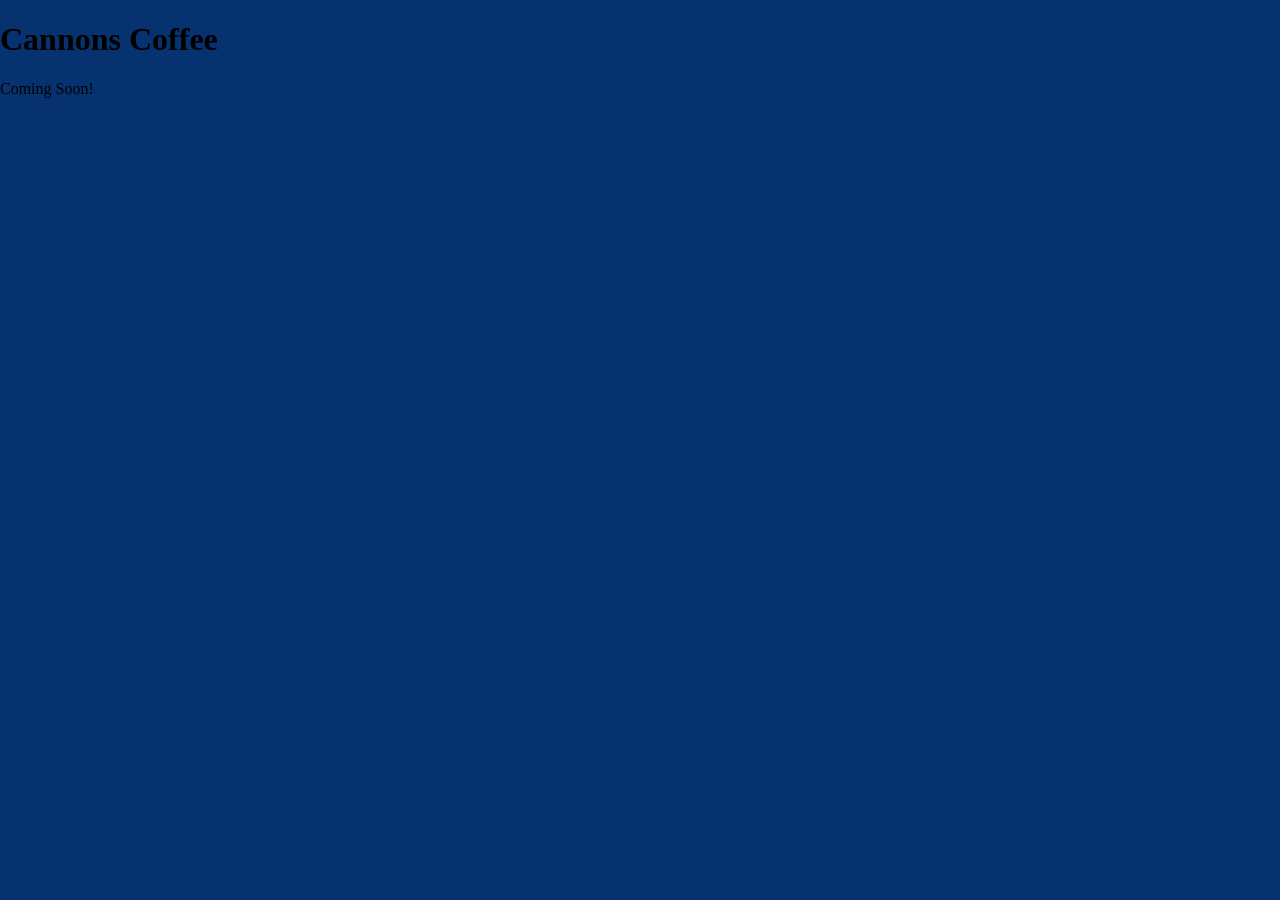
==== index.html @ 4fd1fb85 "cannons coffee" ====
<!DOCTYPE html>
<html lang="en">

<head>
    <meta charset="UTF-8">
    <meta name="viewport" content="width=device-width, initial-scale=1.0">
    <title>Cannon Cofee</title>
    <link rel="stylesheet" href="css/styles.css">
</head>

<body>
    <header>
        <h1>Cannons Coffee</h1>
    </header>
    <main>
        <p>Coming Soon!</p>
    </main>
    <footer>
    </footer>
</body>

</html>
---- css/styles.css ----
/* BASIC FORMATTING */
html {
  box-sizing: border-box;
}
*,
*:before,
*:after {
  box-sizing: inherit;
}

body {
  color: black;
  background-color: #063270;
  margin: 0;
  padding: 0;
}
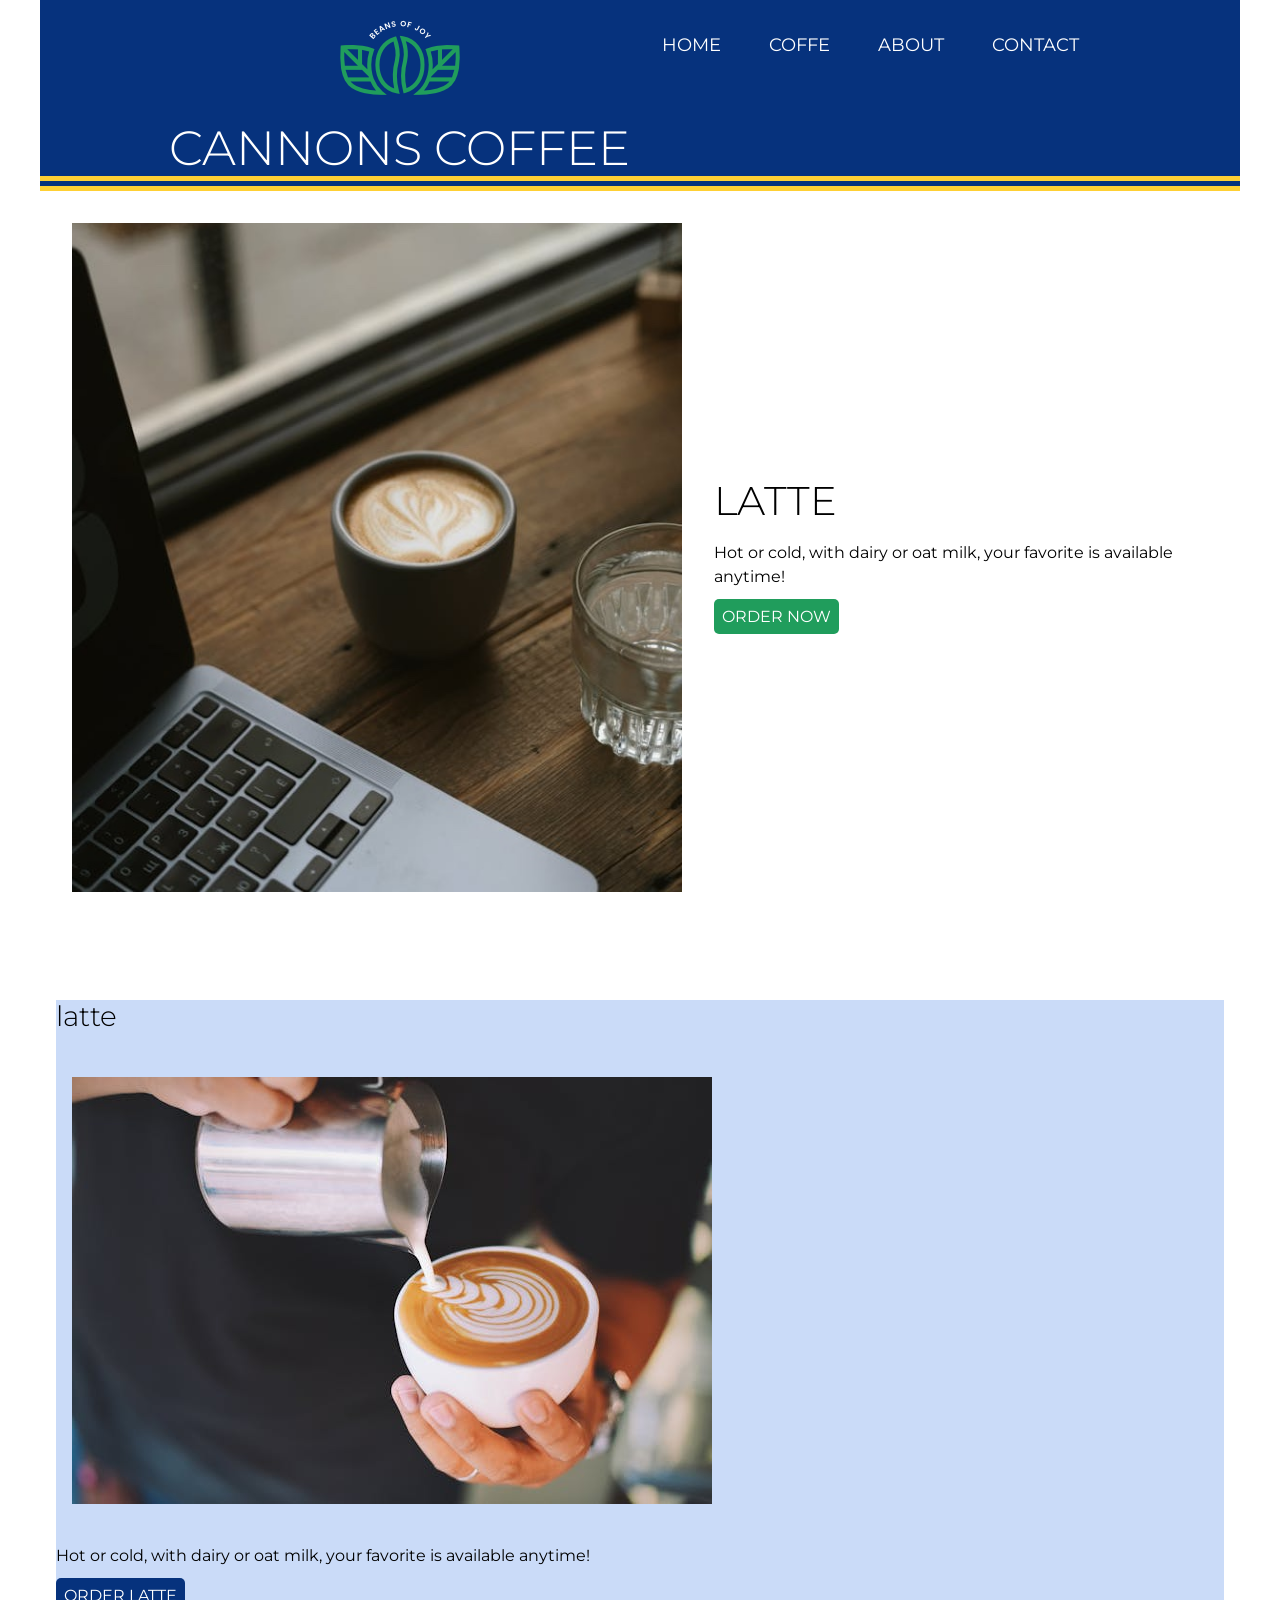
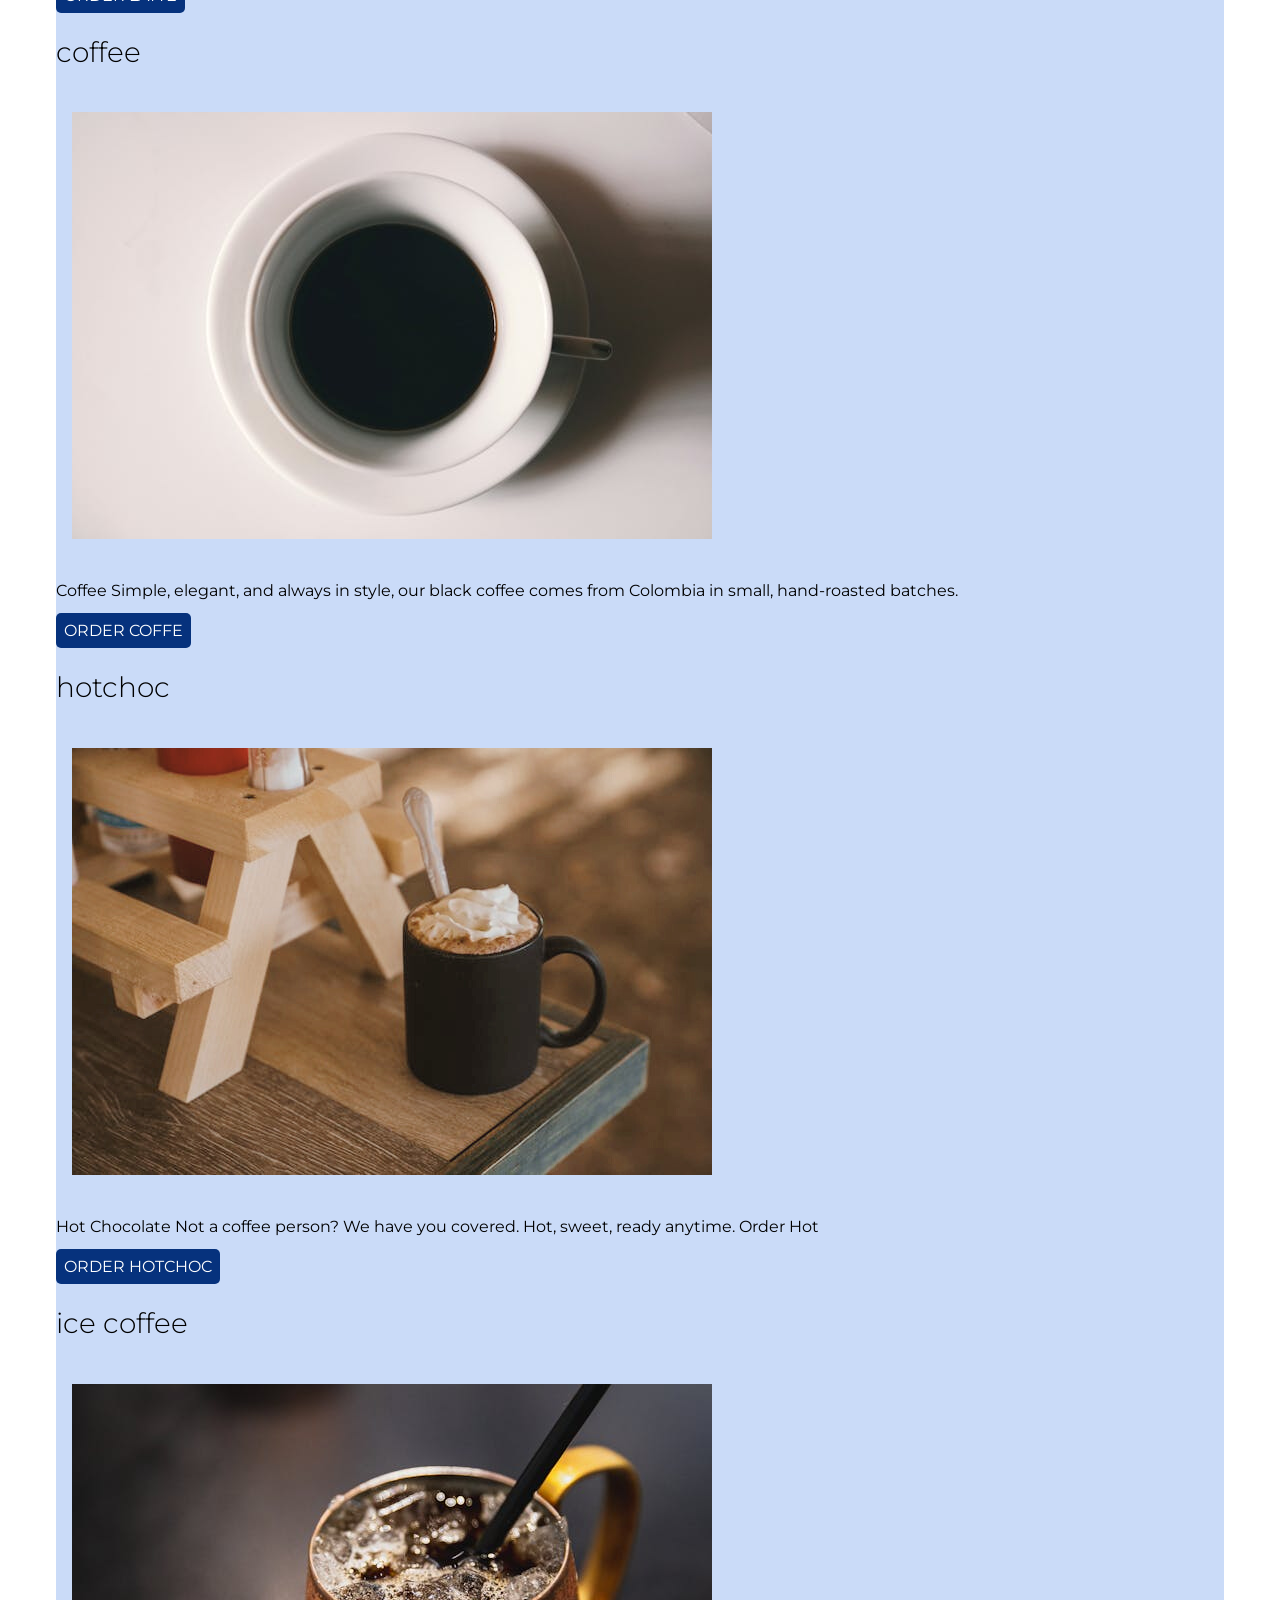
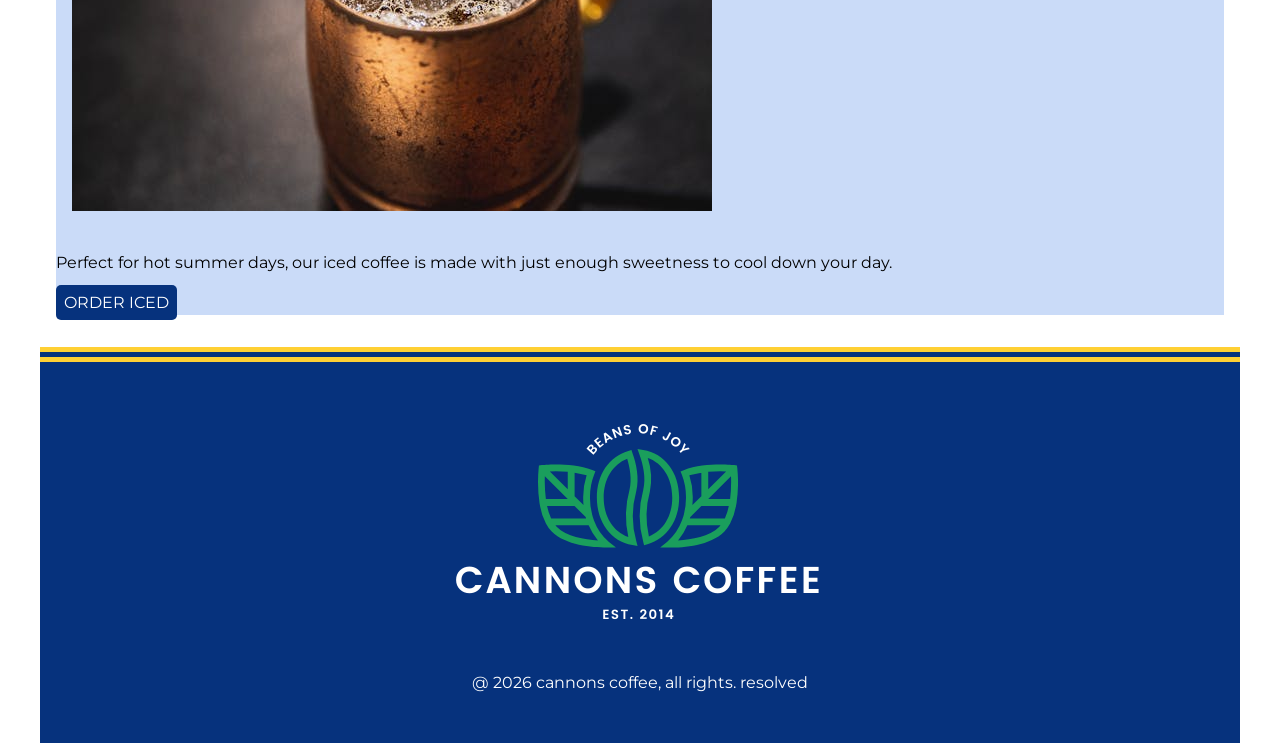
==== commit bef3ab57: "cannons coffee" ====
--- a/index.html
+++ b/index.html
@@ -9,14 +9,87 @@
 </head>
 
 <body>
-    <header>
-        <h1>Cannons Coffee</h1>
-    </header>
-    <main>
-        <p>Coming Soon!</p>
-    </main>
-    <footer>
-    </footer>
+    <div class="container">
+        <div class="header">
+            <div class="logo">
+                <img src="./images/logo-nav.png" alt="logo">
+                <h1>CANNONS COFFEE</h1>
+            </div>
+            <div class="nav">
+                <ul>
+                    <li><a href="index.html" target="_blank">home</a></li>
+                    <li><a href="latte.html" target="_blank">coffe</a></li>
+                    <li><a href="#" target="_blank">about</a></li>
+                    <li><a href="#" target="_blank">contact</a></li>
+                </ul>
+            </div>
+        </div>
+
+        <div class="main">
+            <div class="cards1">
+                <div class="card1">
+                    <img src="./images/coffee-computer.jpg" alt="computer">
+                </div>
+                <div class="card2">
+                    <h2>latte</h2>
+                    <p> Hot or cold, with dairy or oat milk, your favorite is available anytime!
+                    </p>
+                    <p><a href="https://www.starbucks.com/menu/drinks/protein-beverages" target="_blank"
+                            class="button1">order now</a></p>
+                </div>
+            </div>
+
+
+            <h1>our coffee</h1>
+            <div class="cards2">
+                <div class="cards coffee">
+                    <h3>latte</h3>
+                    <img src="./images/latte.jpg" alt="Latte in a cup">
+                    <p>
+                        Hot or cold, with dairy or oat milk, your favorite is available anytime!
+                    </p>
+                    <p><a href="https://www.starbucks.com/menu/product/28499/hot" target="_blank" class="button">order
+                            latte</a></p>
+                </div>
+                <div class="card">
+                    <h3>coffee</h3>
+                    <img src="./images/coffee.jpg" alt="Coffee in a cup">
+                    <p>Coffee
+                        Simple, elegant, and always in style, our black coffee comes from Colombia in small,
+                        hand-roasted batches.
+                    </p>
+                    <p><a href="https://www.starbucks.com/menu/product/28576/hot" target="_blank" class="button">order
+                            coffe</a></p>
+                </div>
+
+                <div class="card">
+                    <h3>hotchoc</h3>
+                    <img src="./images/hotchoc.jpg" alt="Hot Chocolate in a cup with whipped cream">
+                    <p>Hot Chocolate
+                        Not a coffee person? We have you covered. Hot, sweet, ready anytime. Order Hot
+
+                    </p>
+                    <p><a href="https://www.starbucks.com/menu/product/28576/hot" target="_blank" class="button">order
+                            hotchoc</a></p>
+                </div>
+                <div class="card">
+                    <h3>ice coffee</h3>
+                    <img src="./images/iced.jpg" alt="Iced coffee in a mug with a straw">
+                    <p>
+                        Perfect for hot summer days, our iced coffee is made with just enough sweetness to cool down
+                        your day.
+                    </p>
+                    <p><a href="https://www.starbucks.com/menu/product/28733/iced" target="_blank" class="button">order
+                            iced</a></p>
+                </div>
+            </div>
+
+        </div>
+        <div class="footer">
+            <img src="./images/logo-footer.png" alt="logo-footer">
+            <p>@ 2026 cannons coffee, all rights. resolved</p>
+        </div>
+    </div>
 </body>
 
 </html>
--- a/css/styles.css
+++ b/css/styles.css
@@ -1,3 +1,4 @@
+@import url('https://fonts.googleapis.com/css2?family=Montserrat:ital,wght@0,100..900;1,100..900&display=swap');
 /* BASIC FORMATTING */
 html {
   box-sizing: border-box;
@@ -8,9 +9,133 @@
   box-sizing: inherit;
 }
 
+:root {
+  
+  --Black: #000000;
+--Catalina: #06327d;
+--Bluetiful:#2b70e4;
+--Vegan: #209d5c;
+--Sunglow: #ffd034;
+--White: #ffffff;
+--Light-Blue: #cadbf8;
+--Montserrat: Montserrat;
+}
+
+.container{
+    max-width: 1200px;
+    margin: 0 auto;
+}
+
 body {
-  color: black;
-  background-color: #063270;
+    font-family: var(--Montserrat);
+  color: var(--Black);
   margin: 0;
   padding: 0;
+  font-size: 1.125rem;
+  line-height: 1.5;
+  
 }
+h1 {
+    text-transform: uppercase;
+    font-size: 3rem;
+ font-weight: 300;
+ line-height: 1.1667;
+ margin: 0;
+ color: var(--White);
+}
+h2 {
+    text-transform: uppercase;
+    font-size: 2.5rem;
+ font-weight: 300;
+ line-height: 1.1667;
+ margin: 0;
+}
+h3 {
+    font-size: 1.75rem;
+ font-weight: 300;
+ line-height: 1.1667;
+}
+p{
+ font-size: 1rem;
+}
+
+.header{
+    display: flex;
+    justify-content: center;
+    text-align: center;
+  flex-flow: row wrap;
+  border-bottom: 15px double var(--Sunglow);
+  background-color: var(--Catalina);
+}
+
+.nav ul {
+  gap: 1rem;
+  list-style-type: none;
+  padding: 1rem;
+  margin: 0;
+  display: flex;
+  flex-flow: row wrap;
+  justify-content: center;
+  
+}
+
+.nav a {
+  align-items: center;
+  display: block;
+  flex-flow: row wrap;
+  text-decoration: none;
+  padding: 1rem;
+  color: var(--White);
+
+}
+
+img {
+  max-width: 100%;
+  border-radius: 5px;
+  display: blox;
+  align-items: center;
+  padding:1rem;
+}
+a {
+    text-transform: uppercase;
+}
+.button1{
+    background-color: var(--Vegan);
+    color: var(--White);
+    border-radius: 5px;
+   padding: 0.5rem;
+   text-decoration: none;
+   text-transform: uppercase;
+}
+.button{
+    color: var(--White);
+    border-radius: 5px;
+   padding: 0.5rem;
+   text-decoration: none;
+   text-transform: uppercase;
+   background-color: var(--Catalina)
+}
+.cards1{
+    background-color: var(--White);
+    display: flex;
+    align-items: center;
+    gap: 1rem;
+
+}
+.cards2{
+  background-color: var(--Light-Blue);
+}
+
+.footer{
+    background-color: var(--Catalina);
+    border-top: 15px double var(--Sunglow);
+  padding: 2rem;
+  text-align: center;
+  color: var(--White);
+}
+.main{
+    gap: 1rem;
+    max-width: 1200;
+    margin: 0 auto;
+    padding: 1rem;
+}
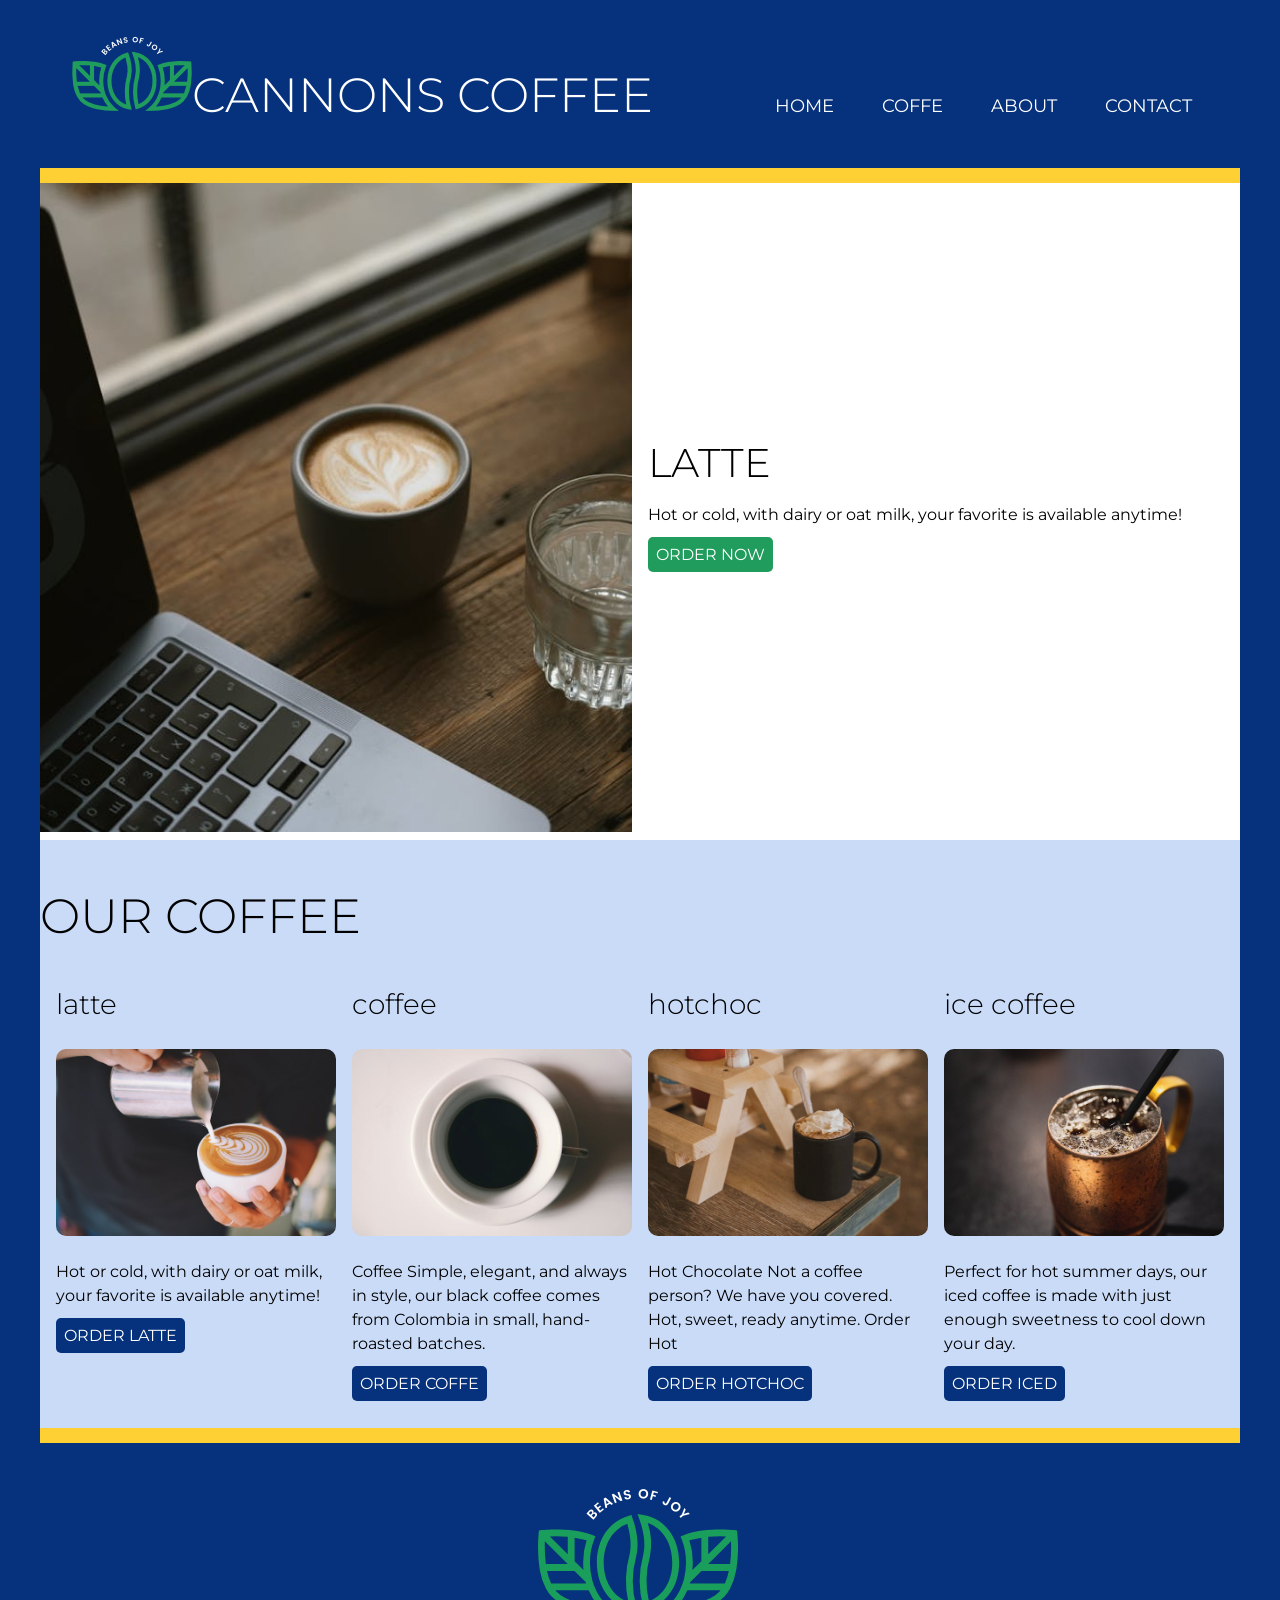
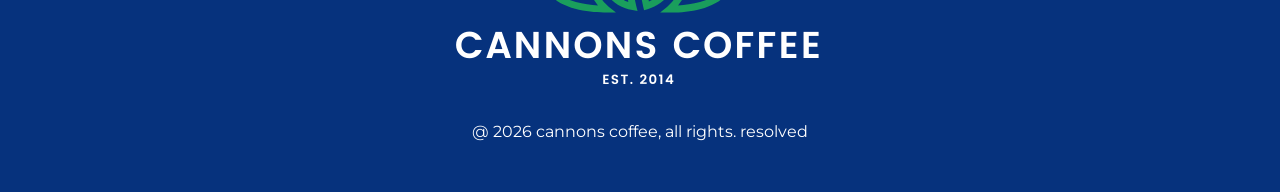
==== commit 9f539618: "cannons coffee" ====
--- a/index.html
+++ b/index.html
@@ -10,25 +10,26 @@
 
 <body>
     <div class="container">
-        <div class="header">
+        <header>
             <div class="logo">
-                <img src="./images/logo-nav.png" alt="logo">
+                <img src="./images/logo-nav.png" alt="Cannons Coffee Logo, Beans of Joy">
                 <h1>CANNONS COFFEE</h1>
             </div>
-            <div class="nav">
+            <nav>
                 <ul>
                     <li><a href="index.html" target="_blank">home</a></li>
                     <li><a href="latte.html" target="_blank">coffe</a></li>
-                    <li><a href="#" target="_blank">about</a></li>
-                    <li><a href="#" target="_blank">contact</a></li>
+                    <li><a href="https://www.nasa.gov/contact/" target="_blank">about</a></li>
+                    <li><a href="mailto:lydiase.baziga@gmail.com">contact</a></li>
                 </ul>
-            </div>
-        </div>
+            </nav>
+        </header>
 
-        <div class="main">
+        <main>
             <div class="cards1">
                 <div class="card1">
-                    <img src="./images/coffee-computer.jpg" alt="computer">
+                    <img src="./images/coffee-computer.jpg" alt="Laptop with a cup of coffee and a glass of waterr"
+                        class="computer">
                 </div>
                 <div class="card2">
                     <h2>latte</h2>
@@ -40,7 +41,7 @@
             </div>
 
 
-            <h1>our coffee</h1>
+            <h1 class="ourcoffee">our coffee</h1>
             <div class="cards2">
                 <div class="cards coffee">
                     <h3>latte</h3>
@@ -84,11 +85,11 @@
                 </div>
             </div>
 
-        </div>
-        <div class="footer">
-            <img src="./images/logo-footer.png" alt="logo-footer">
+        </main>
+        <footer>
+            <img src="./images/logo-footer.png" alt="Cannons Coffee, Beans of Joy! Est. 2014">
             <p>@ 2026 cannons coffee, all rights. resolved</p>
-        </div>
+        </footer>
     </div>
 </body>
 
--- a/css/styles.css
+++ b/css/styles.css
@@ -33,6 +33,7 @@
   padding: 0;
   font-size: 1.125rem;
   line-height: 1.5;
+  background-color: var(--Catalina);
   
 }
 h1 {
@@ -42,6 +43,12 @@
  line-height: 1.1667;
  margin: 0;
  color: var(--White);
+ font-family: var(--Montserrat);
+}
+.ourcoffee{
+    background-color: var(--Light-Blue);
+    color: var(--Black);
+    padding-top: 3rem;
 }
 h2 {
     text-transform: uppercase;
@@ -59,19 +66,21 @@
  font-size: 1rem;
 }
 
-.header{
+header{
     display: flex;
     justify-content: center;
     text-align: center;
   flex-flow: row wrap;
-  border-bottom: 15px double var(--Sunglow);
+  border-bottom: solid 15px var(--Sunglow);
   background-color: var(--Catalina);
+  padding: 2rem;
+  align-items: baseline;
 }
 
-.nav ul {
+nav ul {
   gap: 1rem;
   list-style-type: none;
-  padding: 1rem;
+  padding: 0;
   margin: 0;
   display: flex;
   flex-flow: row wrap;
@@ -79,7 +88,7 @@
   
 }
 
-.nav a {
+nav a {
   align-items: center;
   display: block;
   flex-flow: row wrap;
@@ -91,10 +100,19 @@
 
 img {
   max-width: 100%;
-  border-radius: 5px;
-  display: blox;
+  border-radius: 10px;
   align-items: center;
-  padding:1rem;
+}
+.computer {
+border-radius: 0px;
+}
+.latte{
+  border-radius: 0px;
+}
+.logo{
+    display: flex;
+    justify-content: space-between;
+    align-items: baseline;
 }
 a {
     text-transform: uppercase;
@@ -115,27 +133,49 @@
    text-transform: uppercase;
    background-color: var(--Catalina)
 }
-.cards1{
-    background-color: var(--White);
-    display: flex;
-    align-items: center;
-    gap: 1rem;
 
-}
-.cards2{
-  background-color: var(--Light-Blue);
-}
 
-.footer{
+footer{
     background-color: var(--Catalina);
-    border-top: 15px double var(--Sunglow);
+    border-top: solid 15px var(--Sunglow);
   padding: 2rem;
   text-align: center;
   color: var(--White);
 }
-.main{
-    gap: 1rem;
-    max-width: 1200;
-    margin: 0 auto;
-    padding: 1rem;
+
+ .cards1{
+    background-color: var(--White);
+    display: grid;
+    grid-template-columns: 1fr 1fr;
+    align-items: center;
+     gap: 1rem;
+}
+.cards2 {
+background-color: var(--Light-Blue);
+  display: grid;
+  grid-template-columns: 1fr;
+  gap: 1rem;
+  justify-content: center;
+  max-width: 1200px;
+  margin: 0 auto;
+  padding: 1rem;
+}
+@media (min-width: 650px) {
+    .cards2{
+        grid-template-columns: 1fr 1fr;
+        gap: 1rem;
+    }
+    header{
+    justify-content: center;
+}
+}
+
+@media (min-width: 1000px) {
+    .cards2{
+        grid-template-columns: 1fr 1fr 1fr 1fr;
+        gap: 1rem;
+    }
+    header{
+    justify-content: space-between;
+}
 }
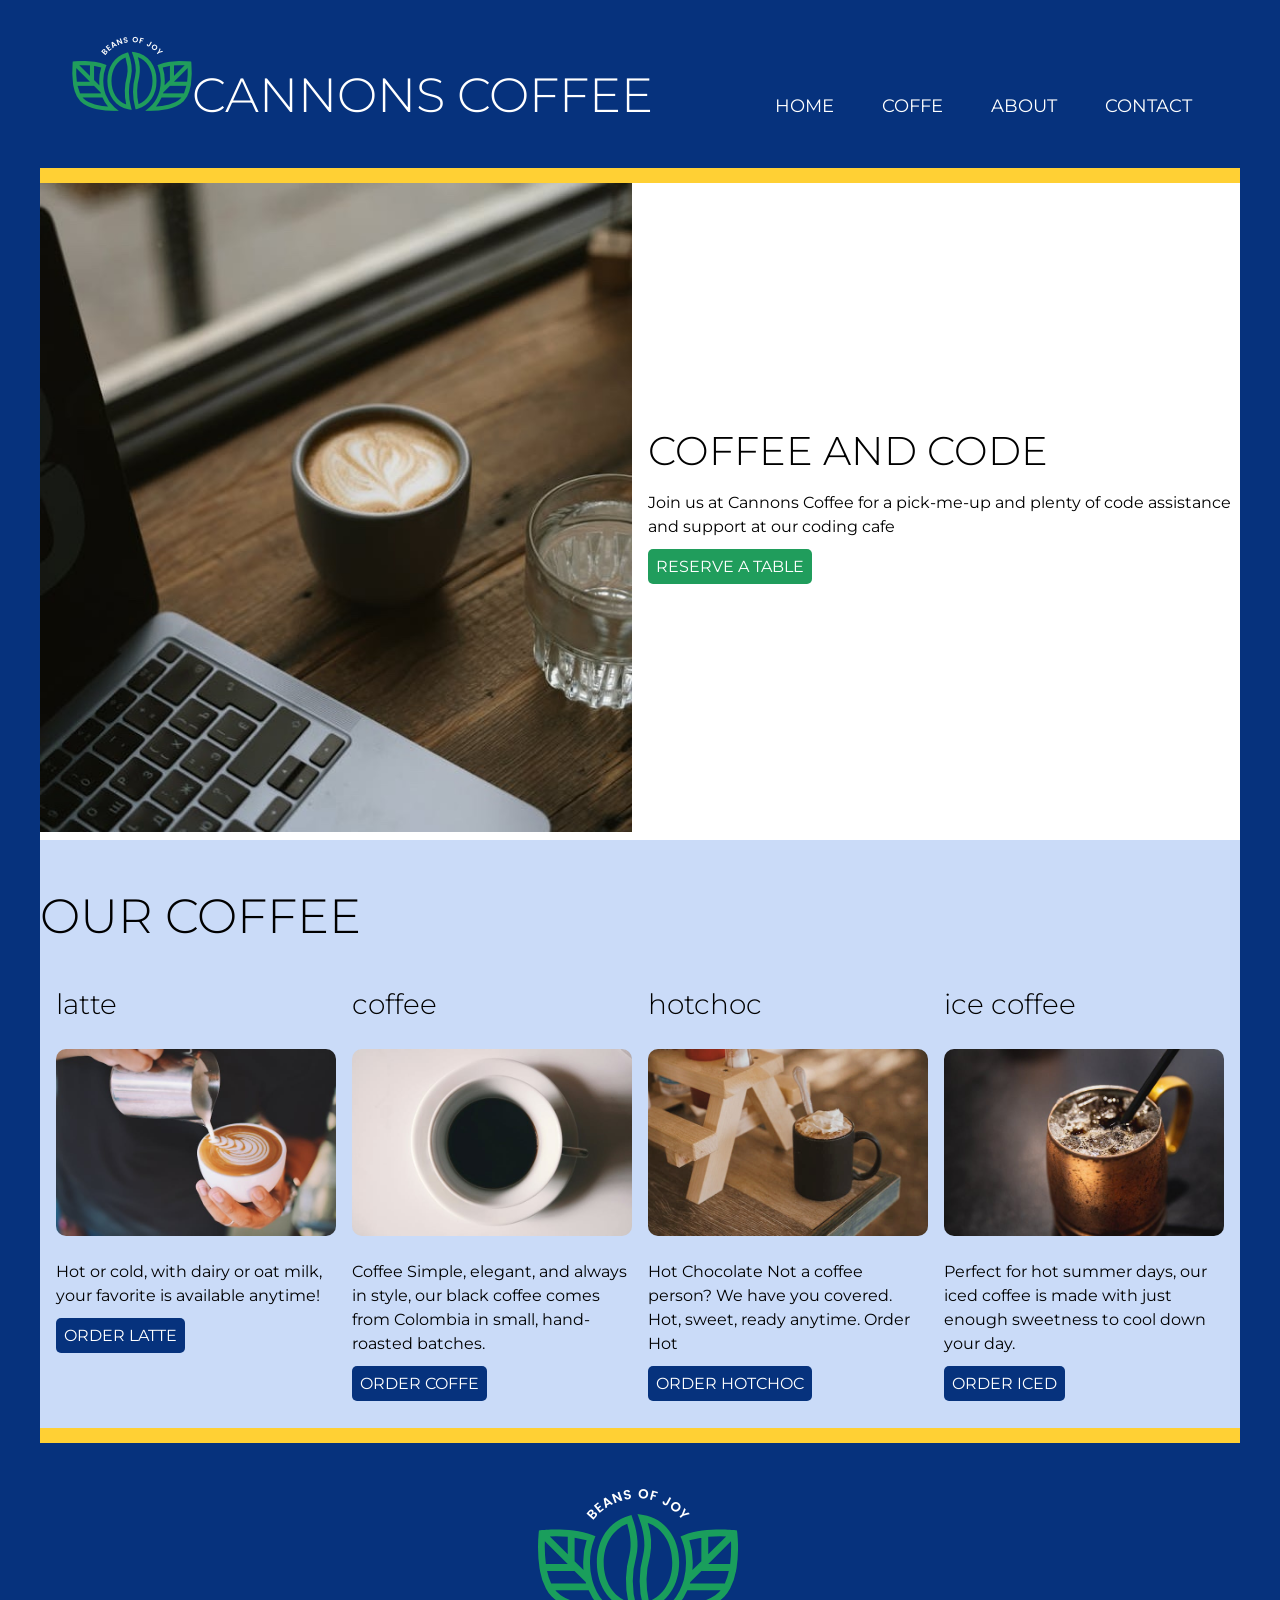
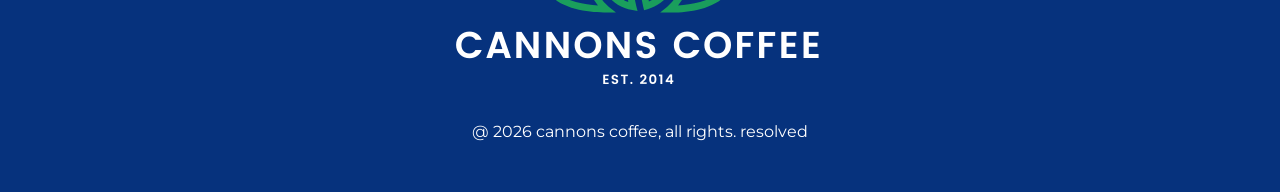
==== commit 55783535: "Opening Section" ====
--- a/index.html
+++ b/index.html
@@ -32,11 +32,14 @@
                         class="computer">
                 </div>
                 <div class="card2">
-                    <h2>latte</h2>
-                    <p> Hot or cold, with dairy or oat milk, your favorite is available anytime!
+                    <h2>coffee and code </h2>
+                    <p> Join us at Cannons Coffee for a pick-me-up and plenty of code assistance and support at our
+                        coding cafe
+
+
                     </p>
                     <p><a href="https://www.starbucks.com/menu/drinks/protein-beverages" target="_blank"
-                            class="button1">order now</a></p>
+                            class="button1">Reserve a table</a></p>
                 </div>
             </div>
 
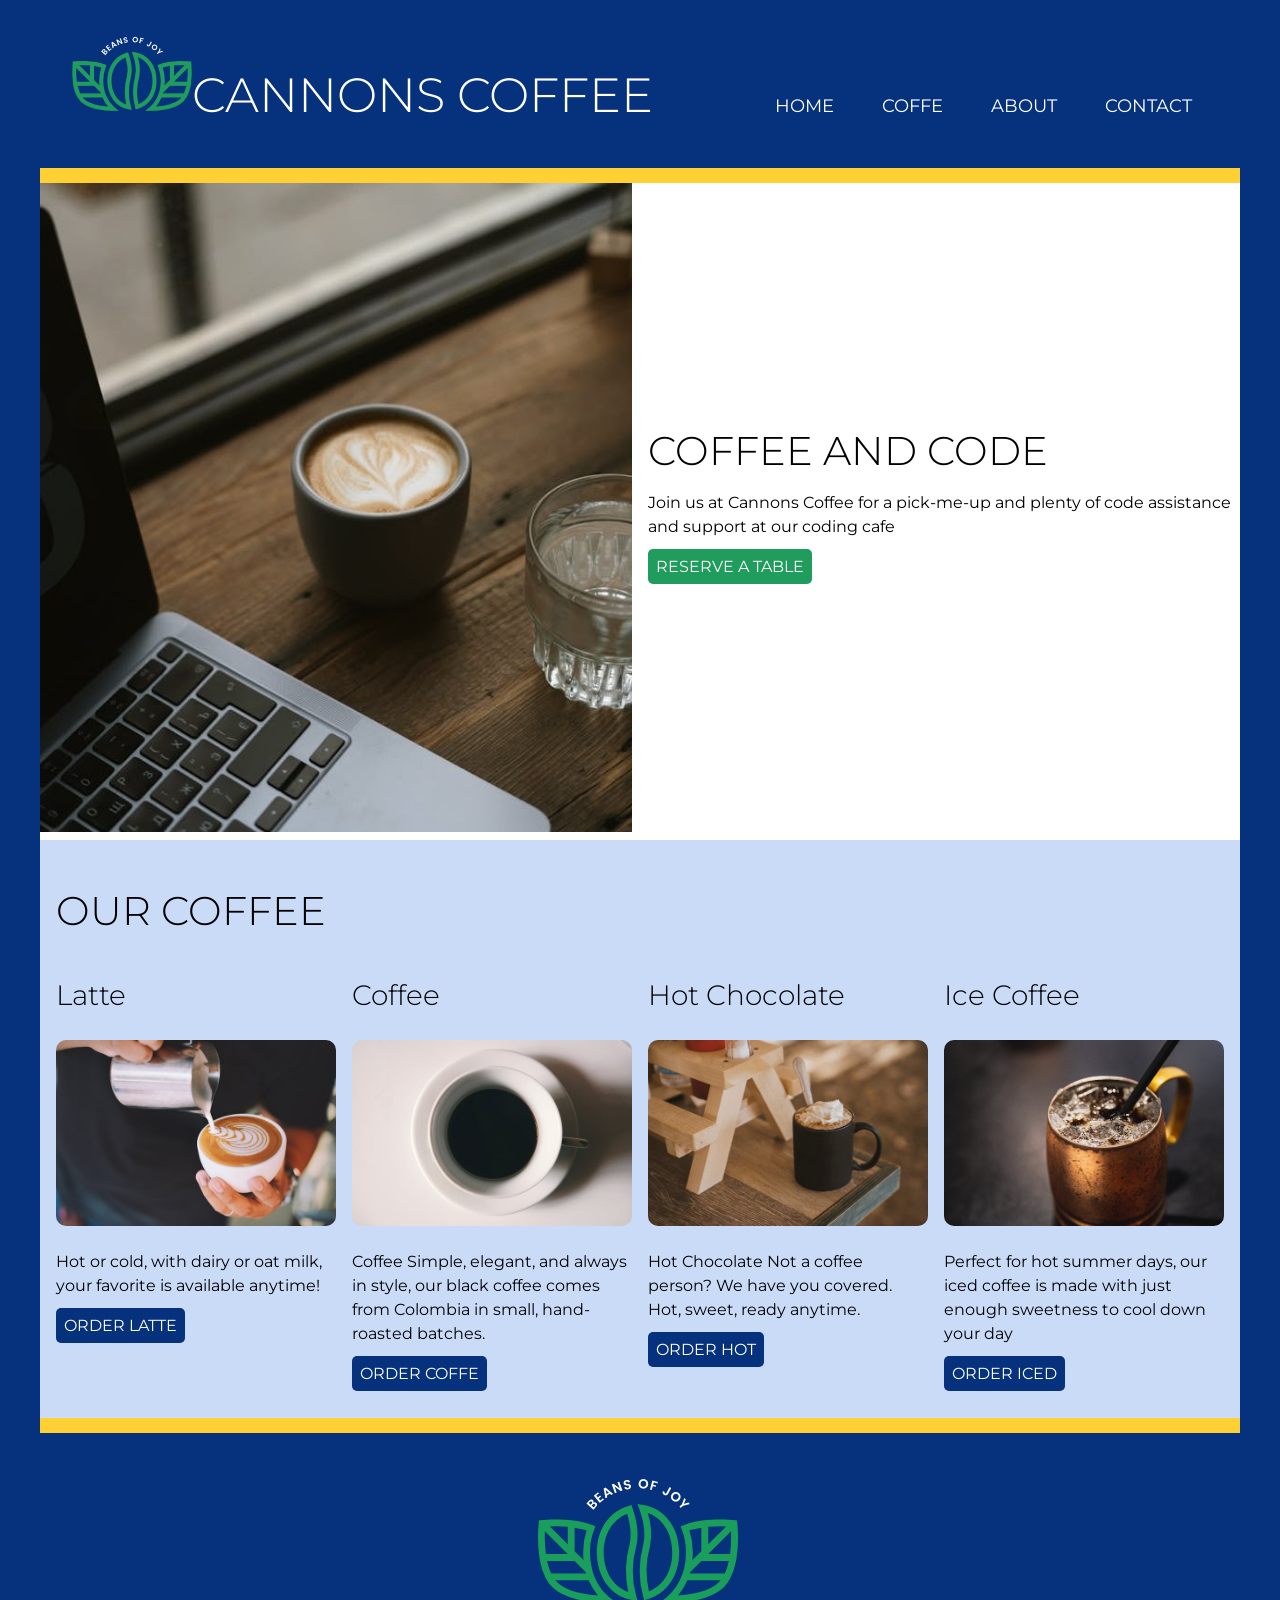
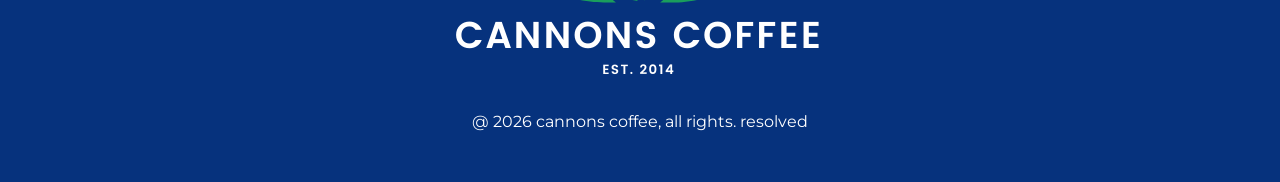
==== commit 487c2828: "Our Coffee Section" ====
--- a/index.html
+++ b/index.html
@@ -35,8 +35,6 @@
                     <h2>coffee and code </h2>
                     <p> Join us at Cannons Coffee for a pick-me-up and plenty of code assistance and support at our
                         coding cafe
-
-
                     </p>
                     <p><a href="https://www.starbucks.com/menu/drinks/protein-beverages" target="_blank"
                             class="button1">Reserve a table</a></p>
@@ -44,51 +42,50 @@
             </div>
 
 
-            <h1 class="ourcoffee">our coffee</h1>
+            <h2 class="ourcoffee">our coffee</h2>
             <div class="cards2">
                 <div class="cards coffee">
-                    <h3>latte</h3>
+                    <h3>Latte</h3>
                     <img src="./images/latte.jpg" alt="Latte in a cup">
                     <p>
                         Hot or cold, with dairy or oat milk, your favorite is available anytime!
                     </p>
-                    <p><a href="https://www.starbucks.com/menu/product/28499/hot" target="_blank" class="button">order
-                            latte</a></p>
+                    <p><a href="https://www.starbucks.com/menu/product/28499/hot" target="_blank" class="button">Order
+                            Latte</a></p>
                 </div>
                 <div class="card">
-                    <h3>coffee</h3>
+                    <h3>Coffee</h3>
                     <img src="./images/coffee.jpg" alt="Coffee in a cup">
                     <p>Coffee
                         Simple, elegant, and always in style, our black coffee comes from Colombia in small,
                         hand-roasted batches.
                     </p>
-                    <p><a href="https://www.starbucks.com/menu/product/28576/hot" target="_blank" class="button">order
-                            coffe</a></p>
+                    <p><a href="https://www.starbucks.com/menu/product/28576/hot" target="_blank" class="button">Order
+                            Coffe</a></p>
                 </div>
 
                 <div class="card">
-                    <h3>hotchoc</h3>
+                    <h3>Hot Chocolate</h3>
                     <img src="./images/hotchoc.jpg" alt="Hot Chocolate in a cup with whipped cream">
                     <p>Hot Chocolate
-                        Not a coffee person? We have you covered. Hot, sweet, ready anytime. Order Hot
+                        Not a coffee person? We have you covered. Hot, sweet, ready anytime.
 
                     </p>
-                    <p><a href="https://www.starbucks.com/menu/product/28576/hot" target="_blank" class="button">order
-                            hotchoc</a></p>
+                    <p><a href="https://www.starbucks.com/menu/product/28576/hot" target="_blank" class="button">Order
+                            Hot</a></p>
                 </div>
                 <div class="card">
-                    <h3>ice coffee</h3>
+                    <h3>Ice Coffee</h3>
                     <img src="./images/iced.jpg" alt="Iced coffee in a mug with a straw">
-                    <p>
-                        Perfect for hot summer days, our iced coffee is made with just enough sweetness to cool down
-                        your day.
+                    <p>Perfect for hot summer days, our iced coffee is made with just enough sweetness to cool down your
+                        day
                     </p>
-                    <p><a href="https://www.starbucks.com/menu/product/28733/iced" target="_blank" class="button">order
-                            iced</a></p>
+                    <p><a href="https://www.starbucks.com/menu/product/28733/iced" target="_blank" class="button">Order
+                            Iced</a></p>
                 </div>
             </div>
+        </main>
 
-        </main>
         <footer>
             <img src="./images/logo-footer.png" alt="Cannons Coffee, Beans of Joy! Est. 2014">
             <p>@ 2026 cannons coffee, all rights. resolved</p>
--- a/css/styles.css
+++ b/css/styles.css
@@ -49,6 +49,7 @@
     background-color: var(--Light-Blue);
     color: var(--Black);
     padding-top: 3rem;
+    padding-left: 1rem;
 }
 h2 {
     text-transform: uppercase;
@@ -67,14 +68,14 @@
 }
 
 header{
+  background-color: var(--Catalina);
     display: flex;
     justify-content: center;
     text-align: center;
+    align-items: baseline;
   flex-flow: row wrap;
   border-bottom: solid 15px var(--Sunglow);
-  background-color: var(--Catalina);
   padding: 2rem;
-  align-items: baseline;
 }
 
 nav ul {
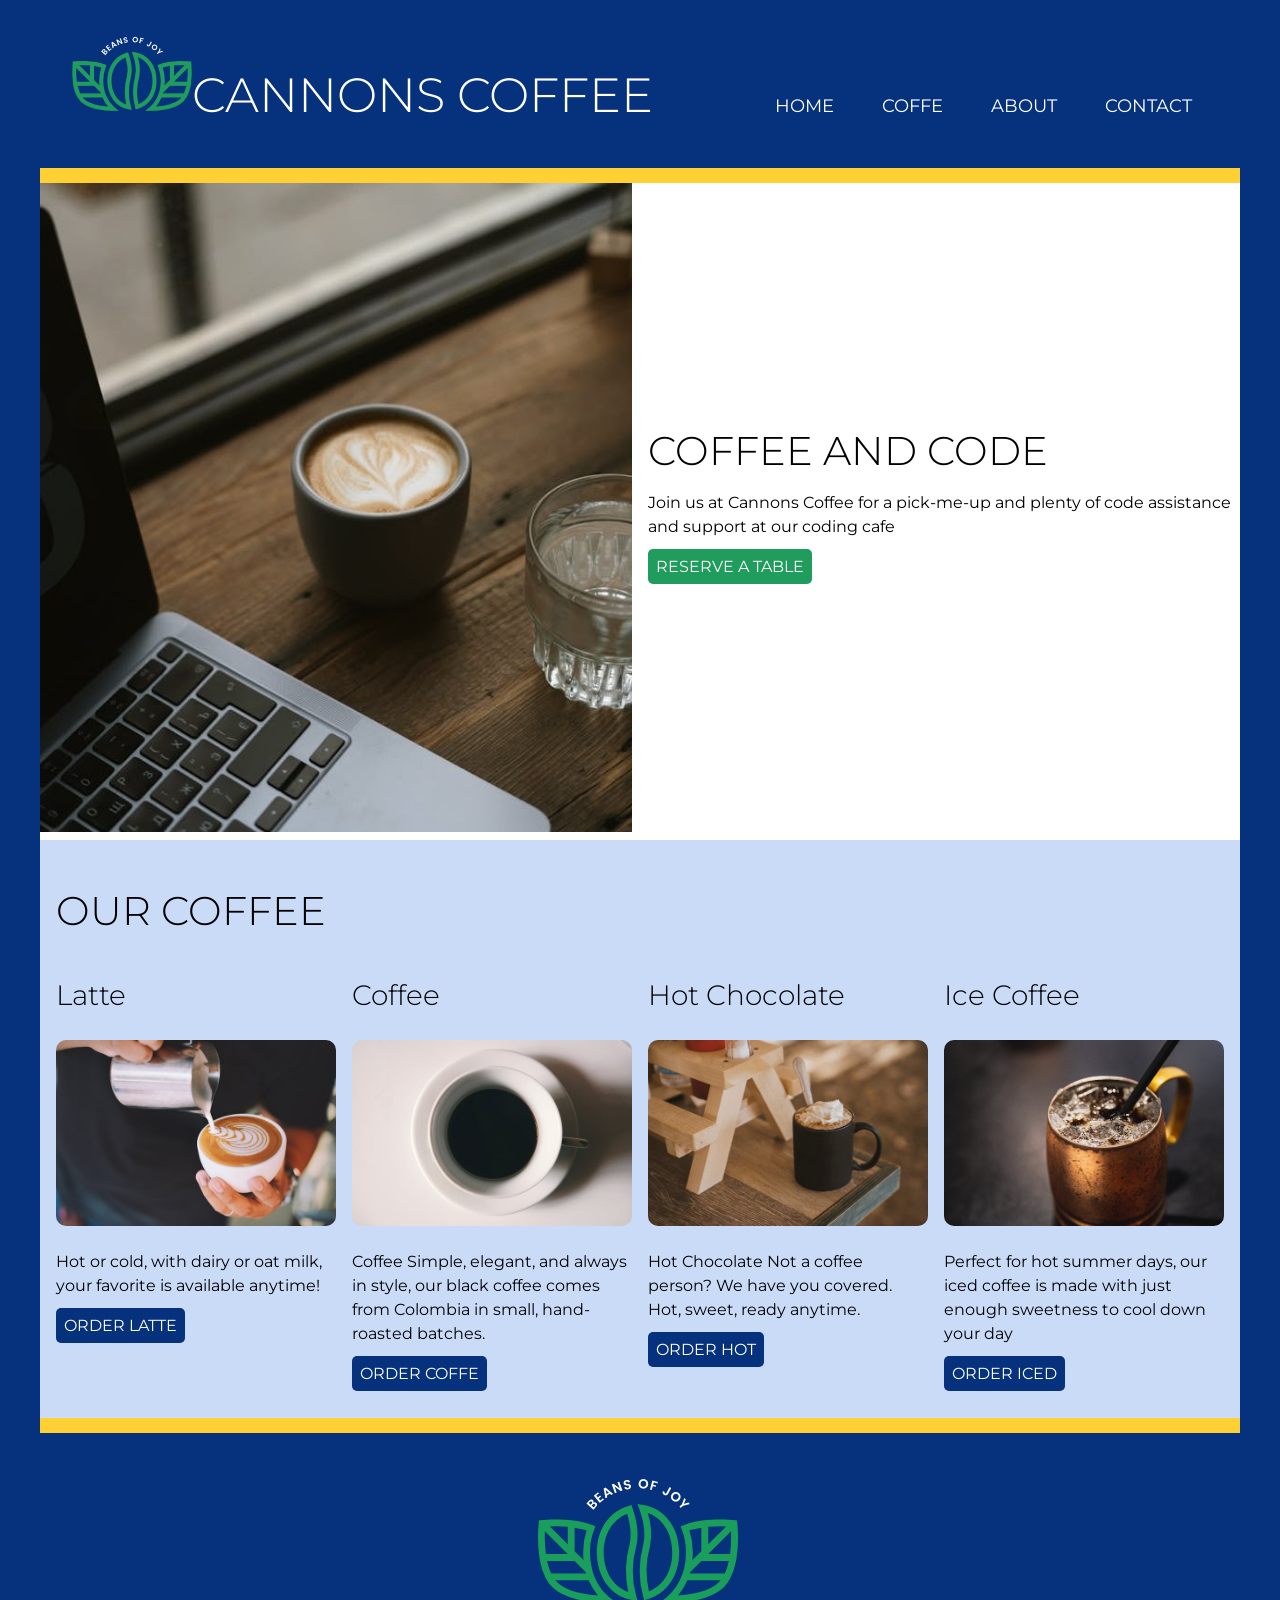
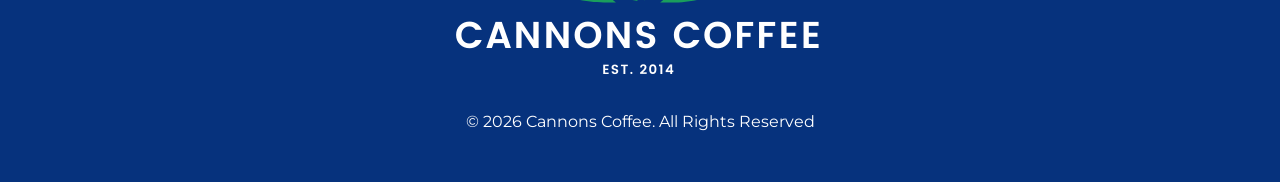
==== commit af0d88b3: "footer" ====
--- a/index.html
+++ b/index.html
@@ -88,7 +88,7 @@
 
         <footer>
             <img src="./images/logo-footer.png" alt="Cannons Coffee, Beans of Joy! Est. 2014">
-            <p>@ 2026 cannons coffee, all rights. resolved</p>
+            <p>&copy; 2026 Cannons Coffee. All Rights Reserved</p>
         </footer>
     </div>
 </body>
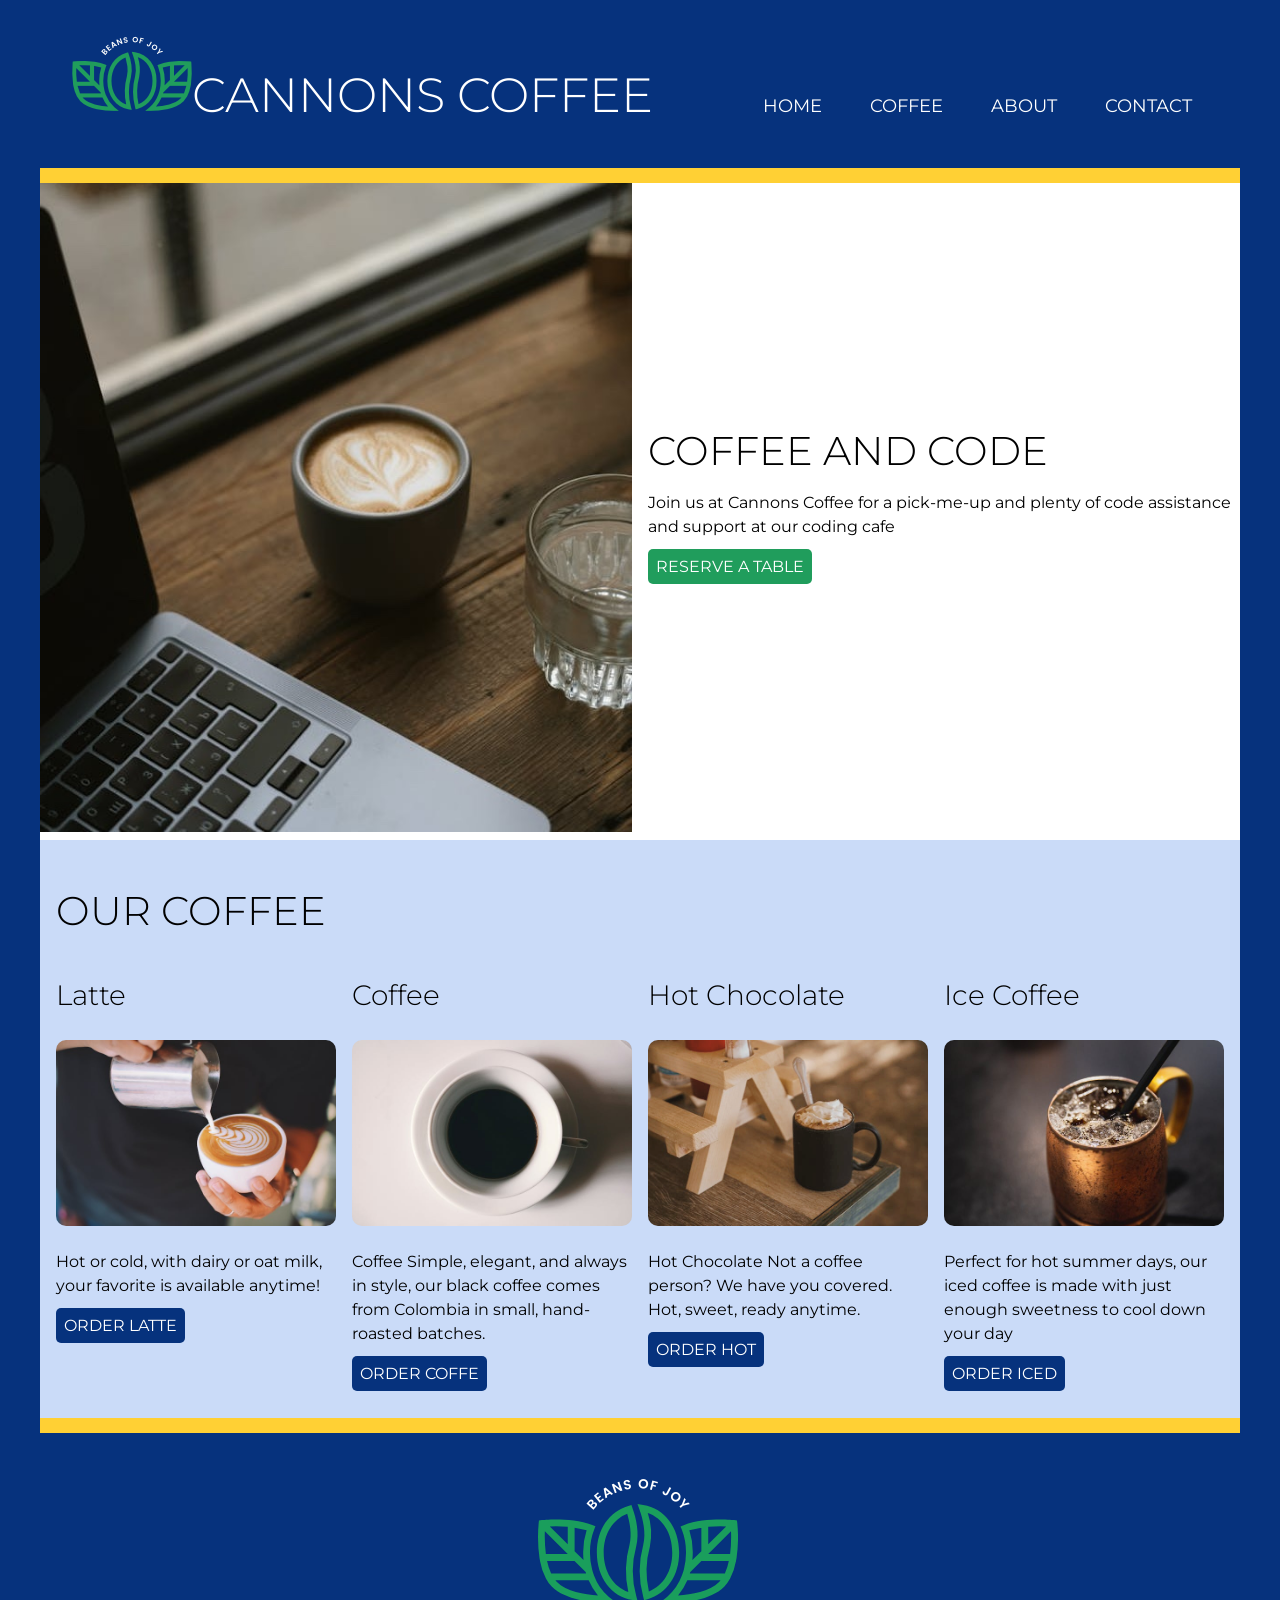
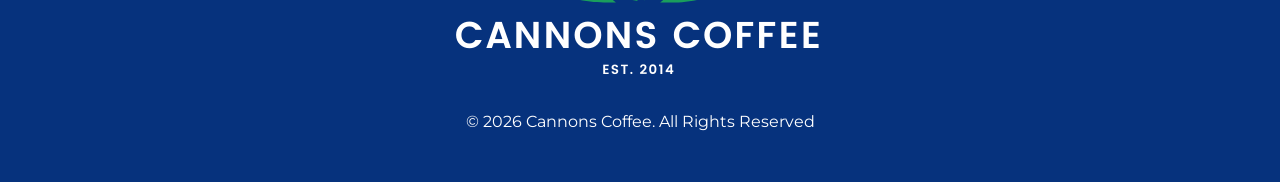
==== commit a8de8e85: "Latte Page" ====
--- a/index.html
+++ b/index.html
@@ -18,7 +18,7 @@
             <nav>
                 <ul>
                     <li><a href="index.html" target="_blank">home</a></li>
-                    <li><a href="latte.html" target="_blank">coffe</a></li>
+                    <li><a href="latte.html" target="_blank">coffee</a></li>
                     <li><a href="https://www.nasa.gov/contact/" target="_blank">about</a></li>
                     <li><a href="mailto:lydiase.baziga@gmail.com">contact</a></li>
                 </ul>
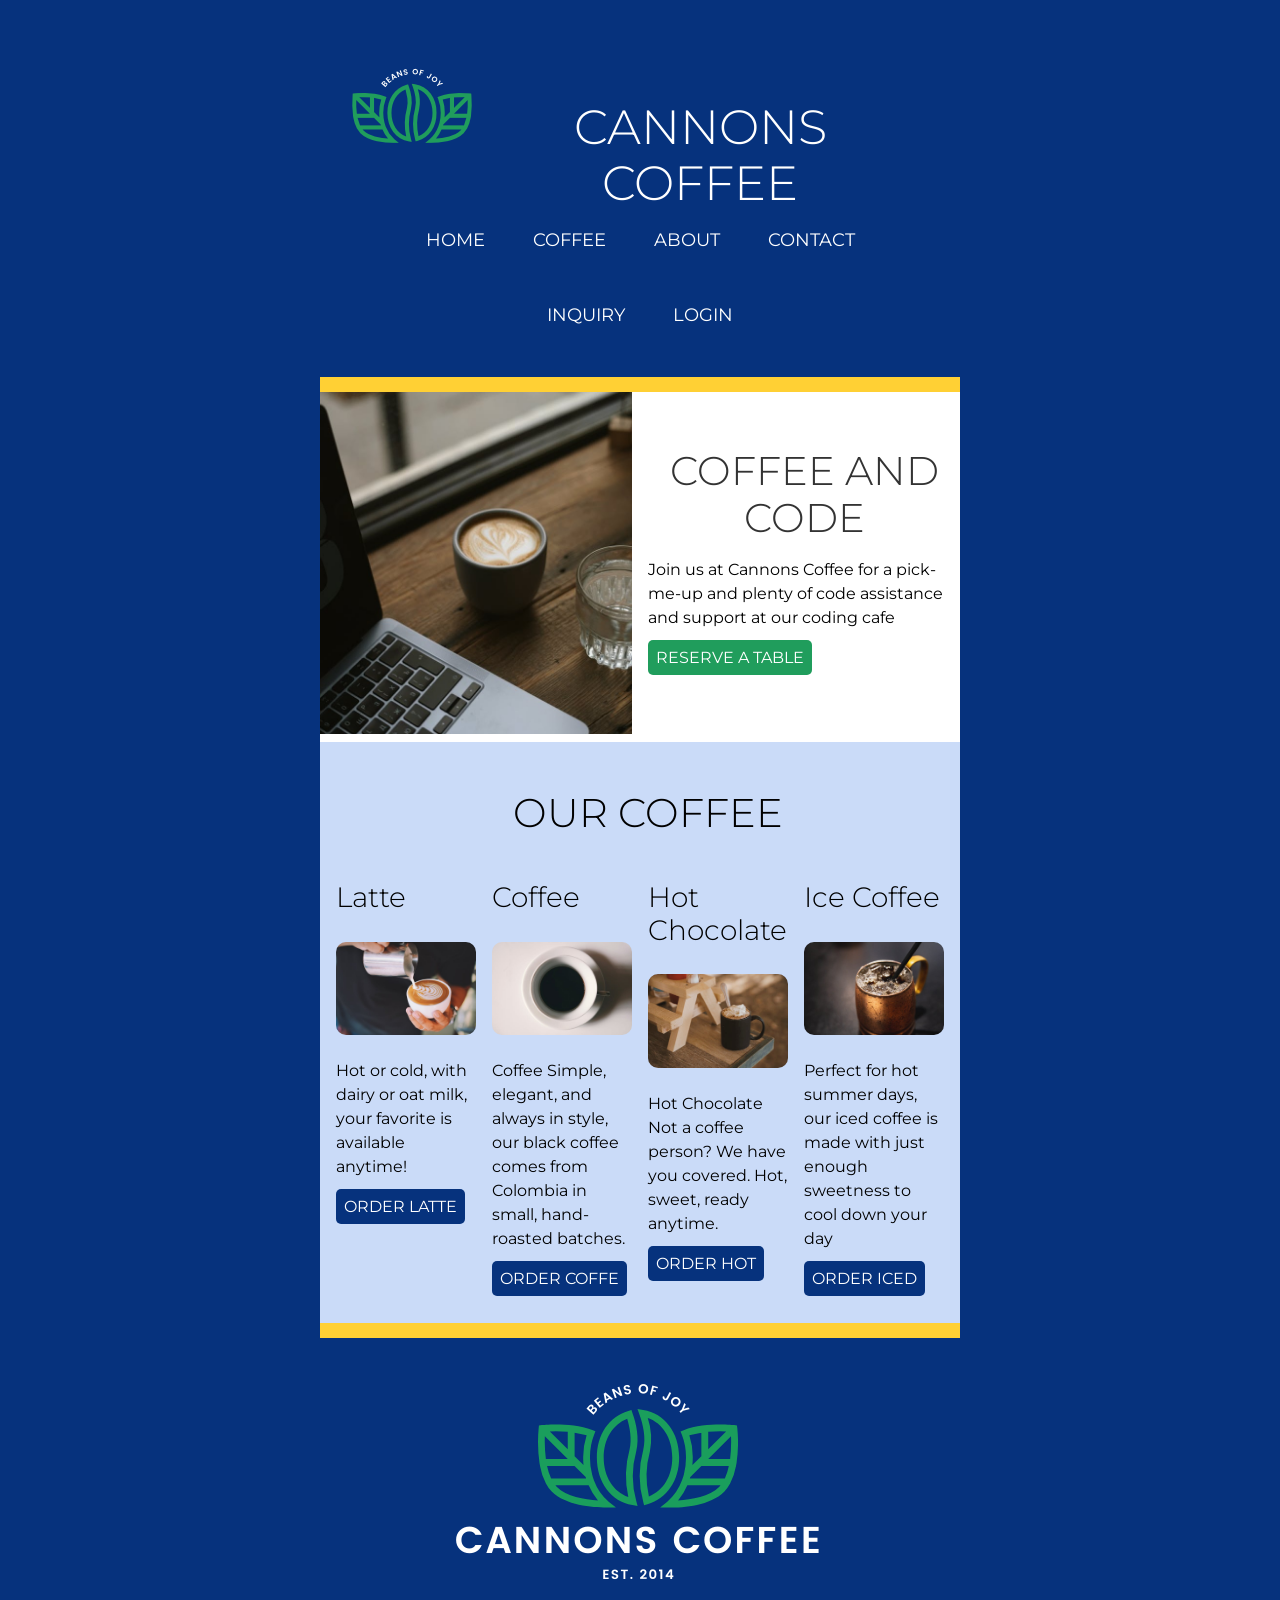
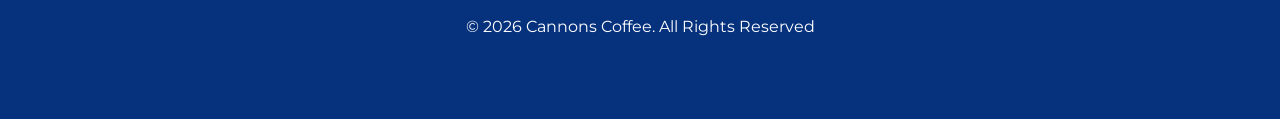
==== commit 43276f41: "i just add my custom-loginjs and html and inquiry js and html" ====
--- a/index.html
+++ b/index.html
@@ -21,6 +21,8 @@
                     <li><a href="latte.html" target="_blank">coffee</a></li>
                     <li><a href="https://www.nasa.gov/contact/" target="_blank">about</a></li>
                     <li><a href="mailto:lydiase.baziga@gmail.com">contact</a></li>
+                    <li><a href="inquiry.html" target="_blank">Inquiry</a></li>
+                    <li><a href="login.html" target="_blank">Login</a></li>
                 </ul>
             </nav>
         </header>
--- a/css/styles.css
+++ b/css/styles.css
@@ -50,6 +50,7 @@
     color: var(--Black);
     padding-top: 3rem;
     padding-left: 1rem;
+    
 }
 h2 {
     text-transform: uppercase;
@@ -179,4 +180,75 @@
     header{
     justify-content: space-between;
 }
-}+}
+
+form {
+	max-width: 400px;
+	margin: 40px auto;
+	padding: 20px;
+	background: pink;
+	border-radius: 10px;
+	font-family: Arial, sans-serif;
+	box-shadow: 0 4px 10px rgba(0, 0, 0, 0.1);
+}
+
+.container {
+	width: 50%;
+	margin: 2rem auto;
+}
+
+h2 {
+	text-align: center;
+	color: #333;
+}
+
+label {
+	font-weight: bold;
+	display: block;
+	margin-top: 10px;
+	color: #444;
+}
+
+input[type="text"],
+input[type="email"],
+select,
+textarea {
+	width: 100%;
+	padding: 8px;
+	margin-top: 4px;
+	border: 1px solid #ccc;
+	border-radius: 5px;
+	box-sizing: border-box;
+}
+
+fieldset {
+	border: none;
+	padding: 0;
+	margin-top: 10px;
+}
+
+legend {
+	font-weight: bold;
+	margin-bottom: 5px;
+}
+
+input[type="checkbox"] {
+	margin-right: 8px;
+}
+
+/* button {
+	display: block;
+	width: 100%;
+	padding: 10px;
+	margin-top: 20px;
+	background-color: green;
+	color: white;
+	border: none;
+	border-radius: 5px;
+	font-size: 16px;
+	cursor: pointer;
+} */
+
+/* button:hover {
+	background-color: #3e5f85;
+} */
